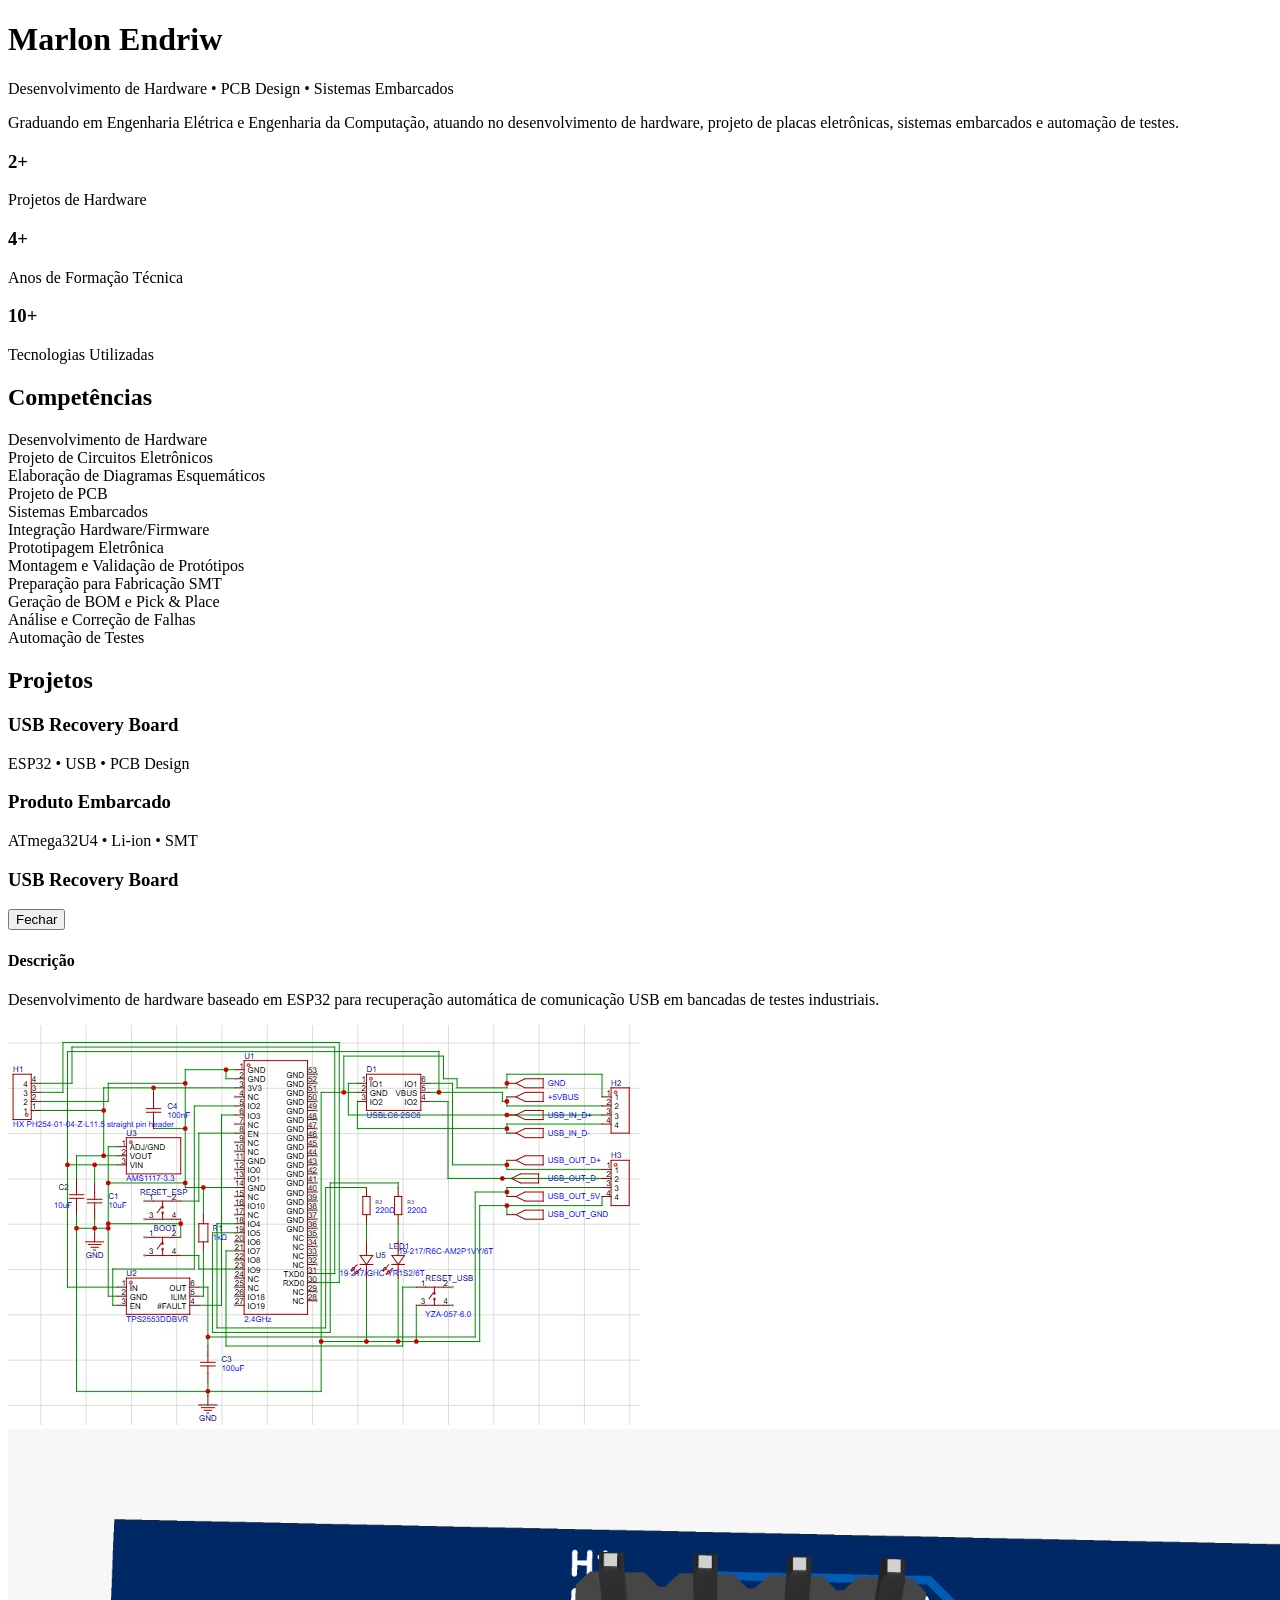
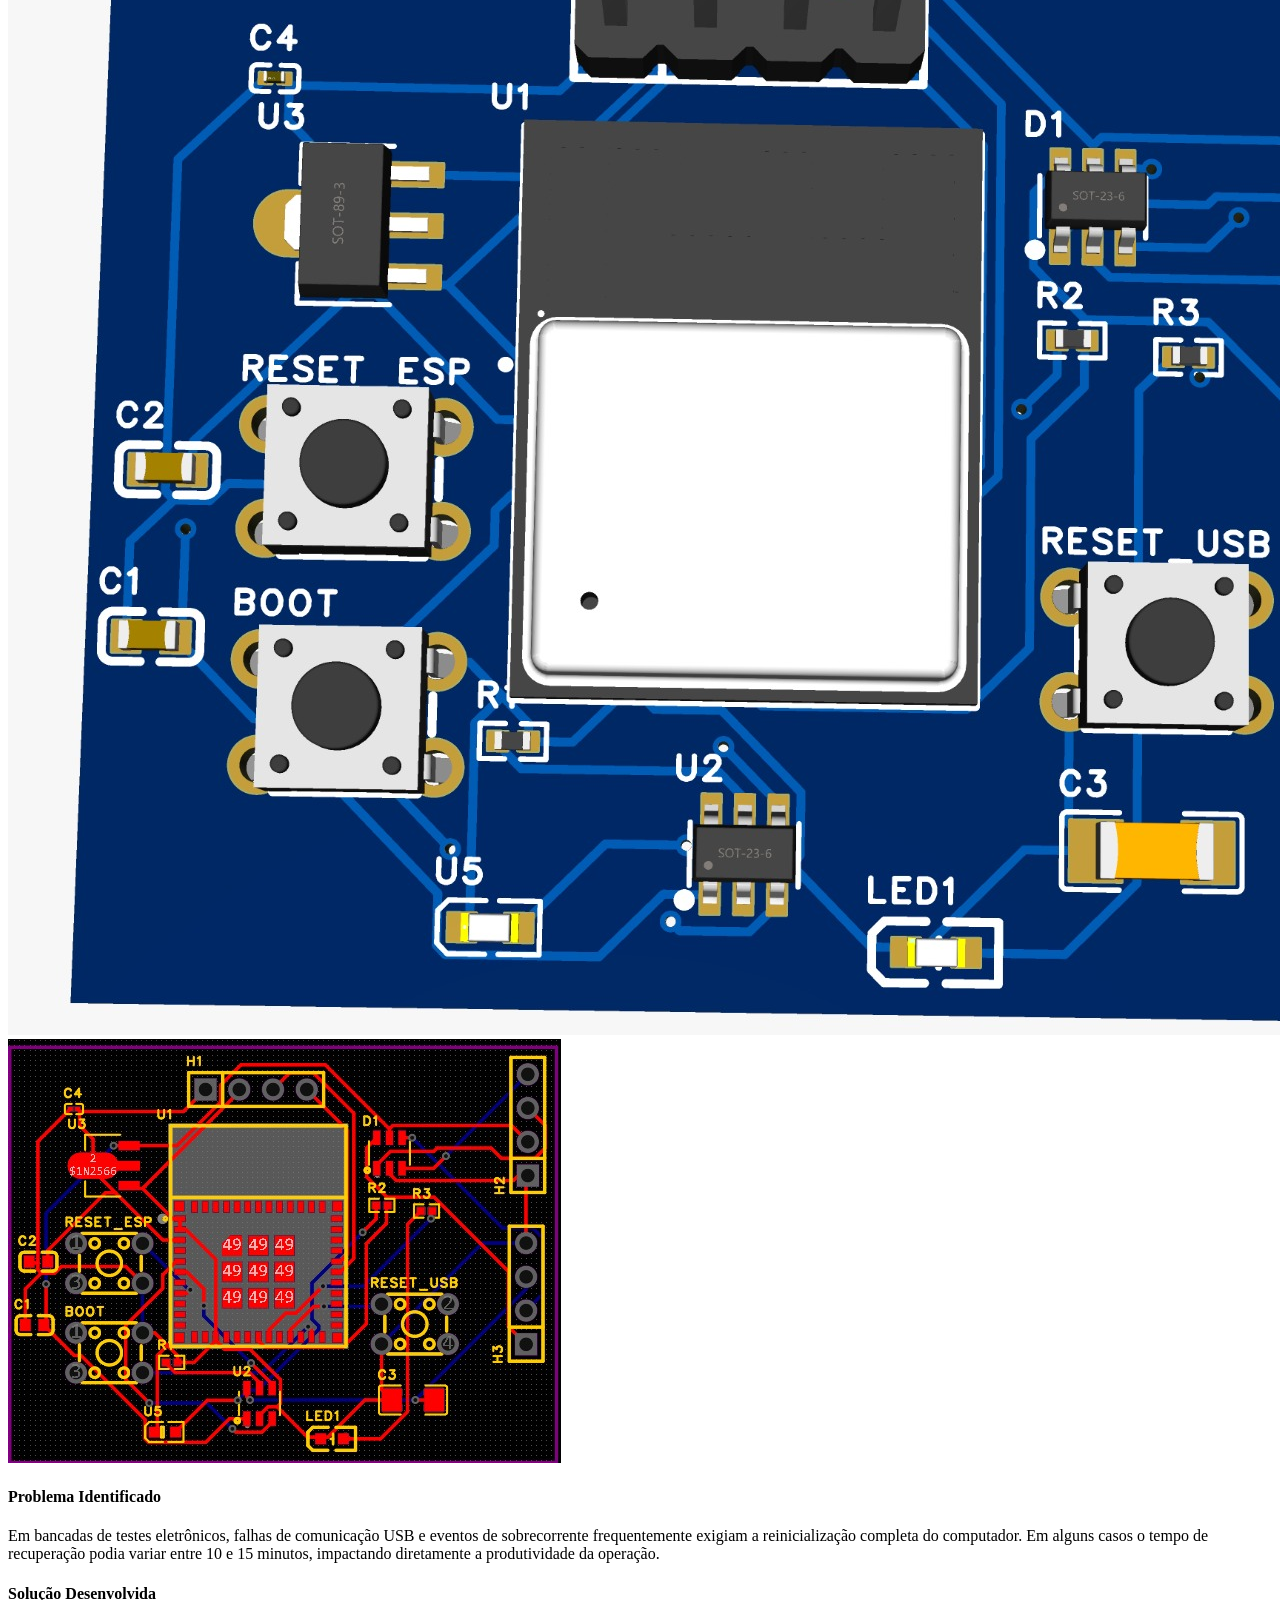
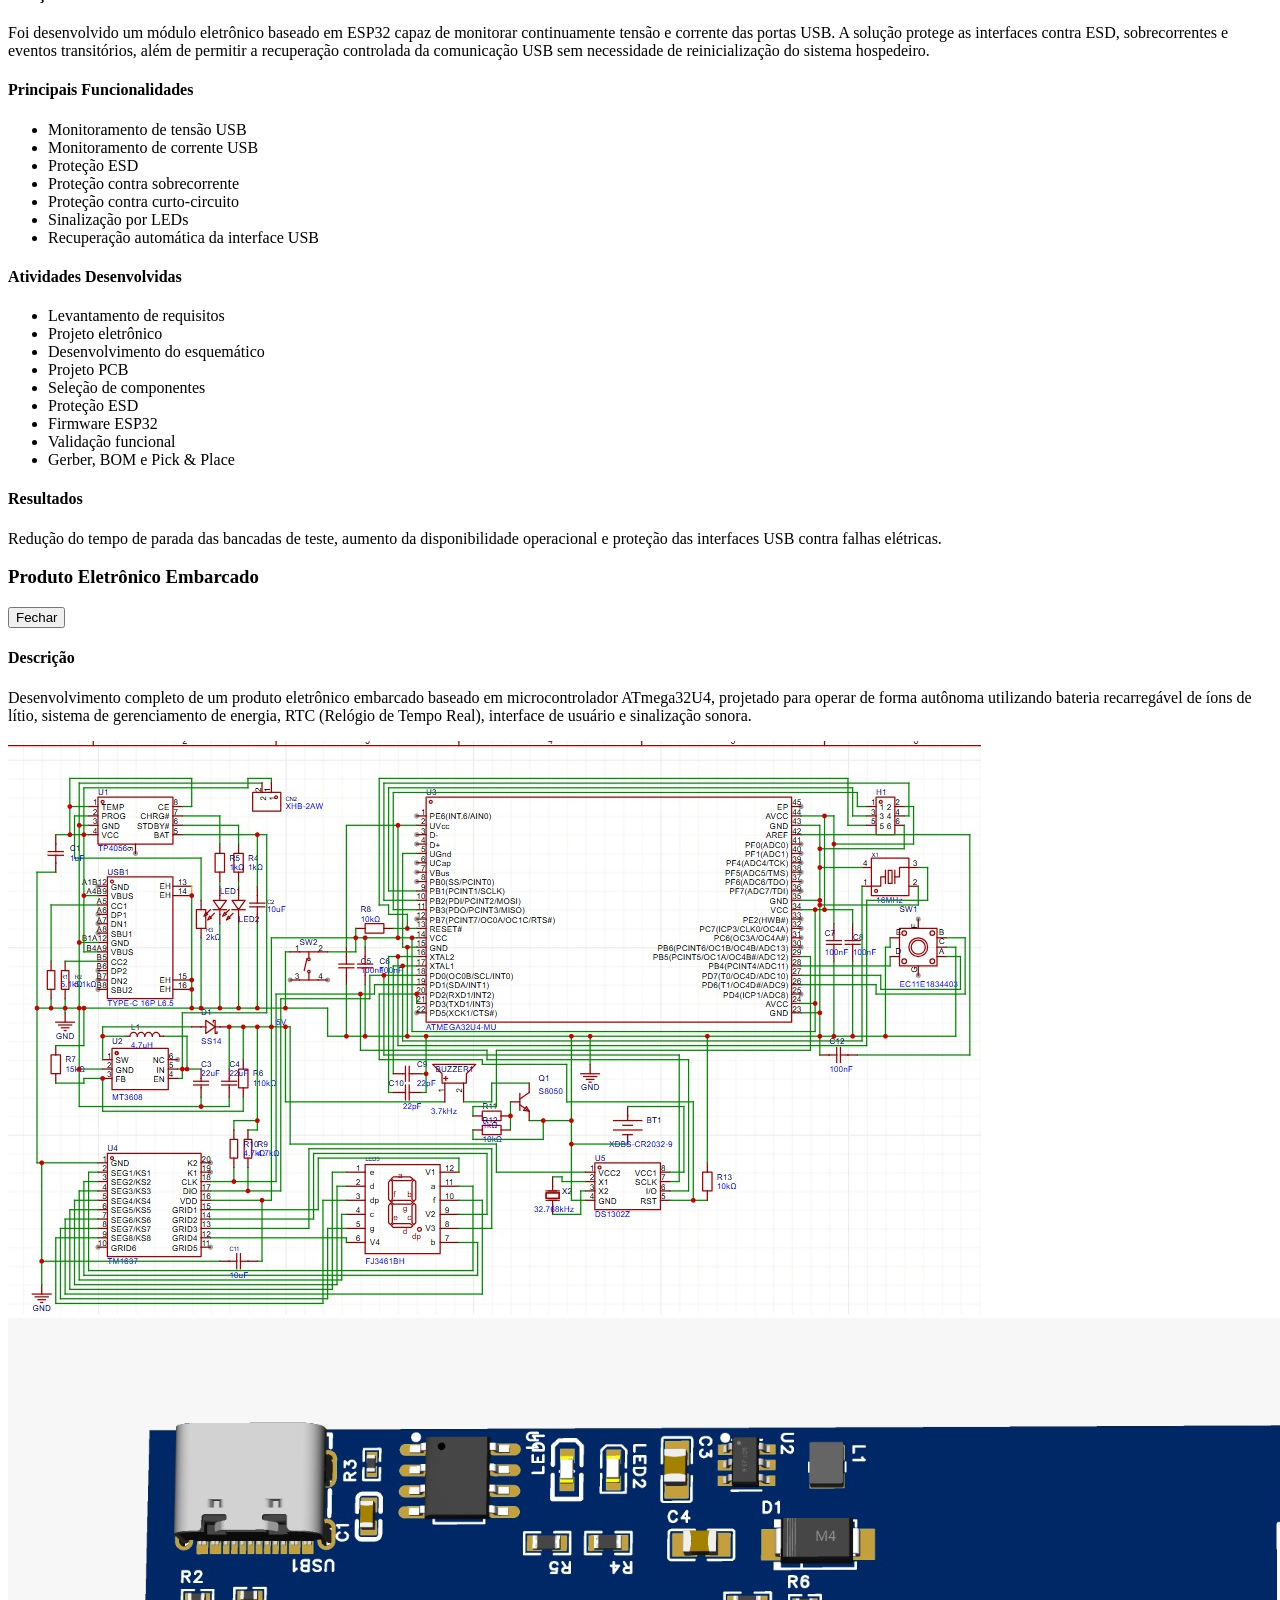
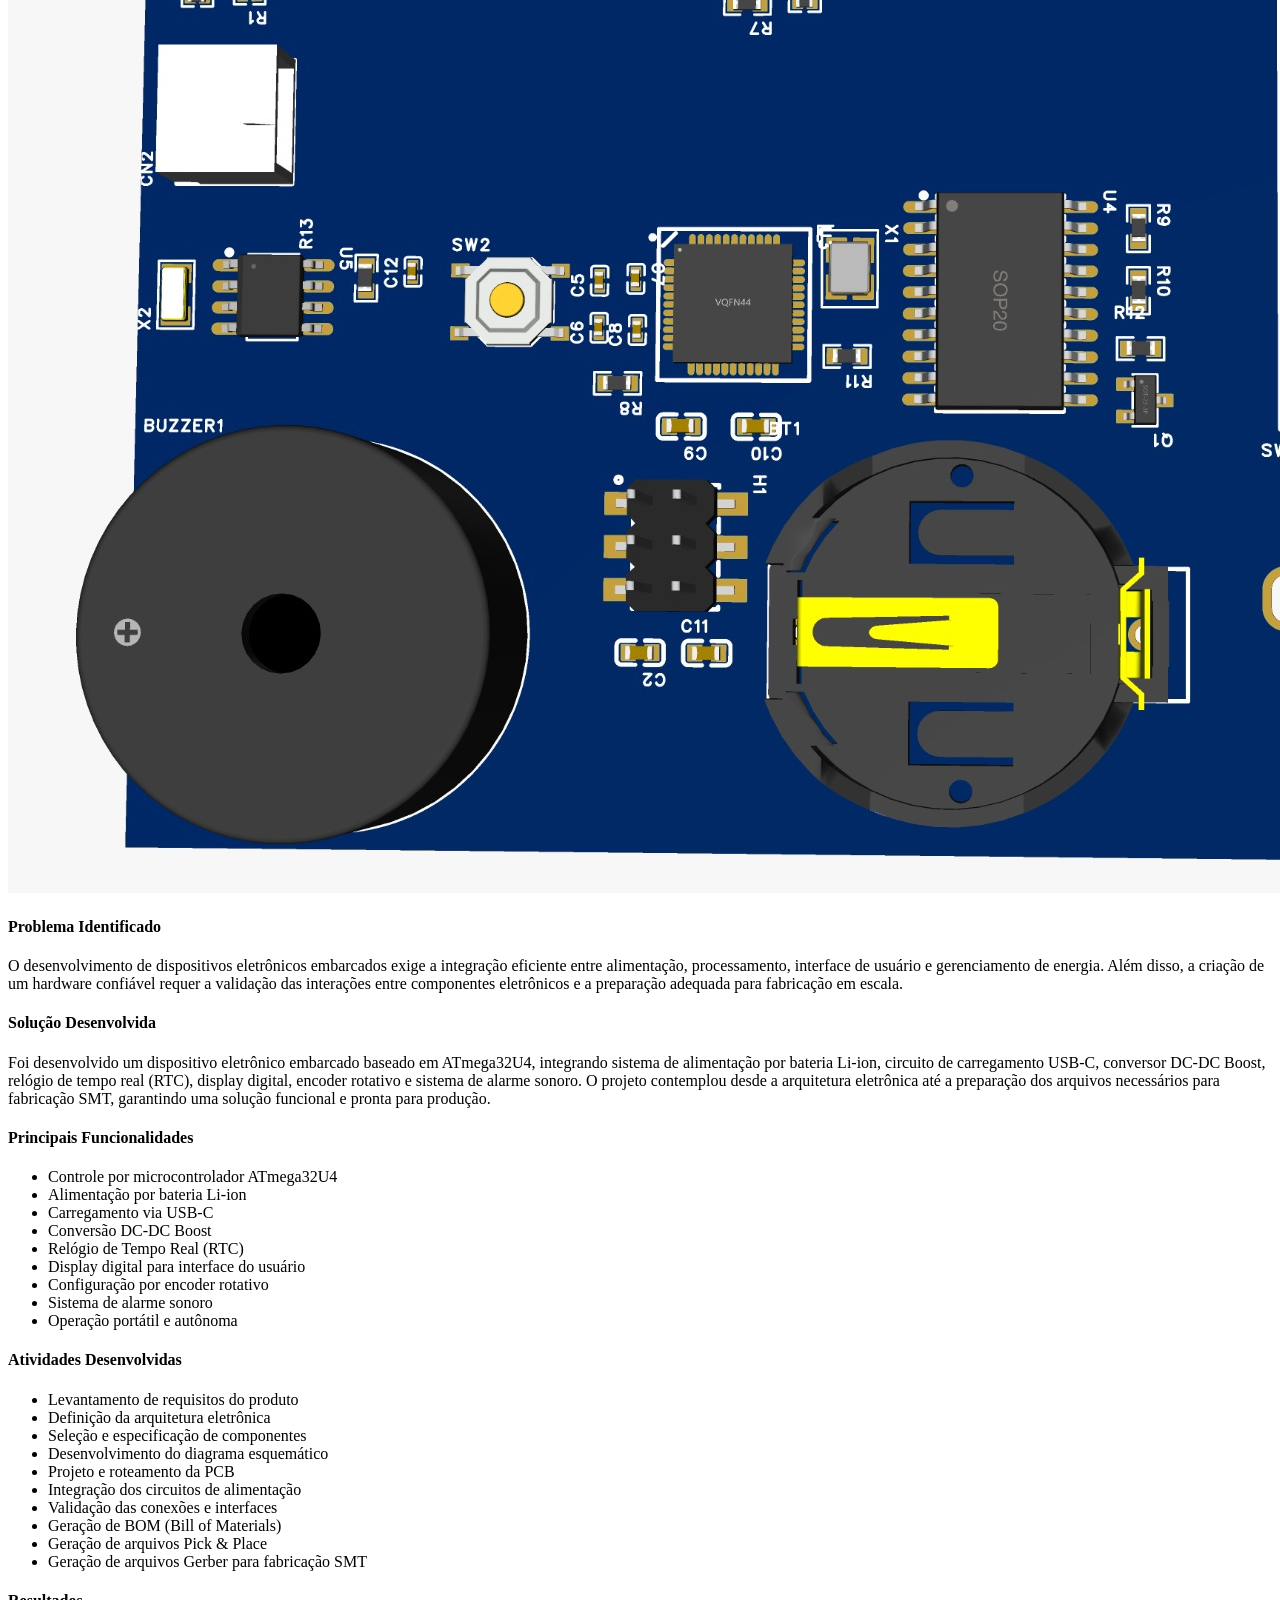
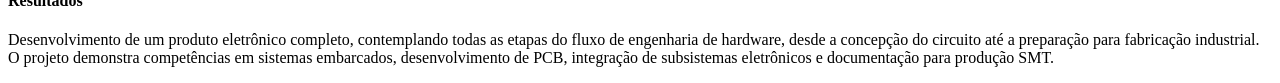
==== index.html @ 77801eff "Add files via upload" ====
<!DOCTYPE html>
<html lang="pt-BR">

<head>

<meta charset="UTF-8">
<meta name="viewport" content="width=device-width, initial-scale=1.0">

<title>Marlon Endriw | Hardware Engineer</title>

<link rel="stylesheet" href="css/style.css">

</head>

<body>

<header class="hero">

    <div class="hero-content">

        <h1>Marlon Endriw</h1>

        <p class="subtitle">
            Desenvolvimento de Hardware • PCB Design • Sistemas Embarcados
        </p>

        <p class="descricao">
            Graduando em Engenharia Elétrica e Engenharia da Computação,
            atuando no desenvolvimento de hardware, projeto de placas
            eletrônicas, sistemas embarcados e automação de testes.
        </p>
<div class="hero-stats">

    <div>
        <h3>2+</h3>
        <span>Projetos de Hardware</span>
    </div>

    <div>
        <h3>4+</h3>
        <span>Anos de Formação Técnica</span>
    </div>

    <div>
        <h3>10+</h3>
        <span>Tecnologias Utilizadas</span>
    </div>

</div>
    </div>

</header>

<section class="skills">

    <h2>Competências</h2>

   <div class="skills-grid">

    <div>Desenvolvimento de Hardware</div>

    <div>Projeto de Circuitos Eletrônicos</div>

    <div>Elaboração de Diagramas Esquemáticos</div>

    <div>Projeto de PCB</div>

    <div>Sistemas Embarcados</div>

    <div>Integração Hardware/Firmware</div>

    <div>Prototipagem Eletrônica</div>

    <div>Montagem e Validação de Protótipos</div>

    <div>Preparação para Fabricação SMT</div>

    <div>Geração de BOM e Pick & Place</div>

    <div>Análise e Correção de Falhas</div>

    <div>Automação de Testes</div>

</div>

</section>

<section id="projetos">

    <h2>Projetos</h2>

    <div class="cards-projetos">

        <div class="card-projeto"
             onclick="abrirProjeto('usb')">

            <h3>USB Recovery Board</h3>

            <p>
                ESP32 • USB • PCB Design
            </p>

        </div>

        <div class="card-projeto"
             onclick="abrirProjeto('alarm')">

            <h3>Produto Embarcado</h3>

            <p>
                ATmega32U4 • Li-ion • SMT
            </p>

        </div>

    </div>

    <!-- USB -->

   <div id="usb" class="detalhes">

<div class="titulo-projeto">
    <h3>USB Recovery Board</h3>

    <button onclick="fecharProjeto('usb')">
        Fechar
    </button>
</div>

<div class="cabecalho-projeto">

    <div class="descricao-projeto">

        <h4>Descrição</h4>

        <p>
            Desenvolvimento de hardware baseado em ESP32 para recuperação automática de comunicação USB em bancadas de testes industriais.
        </p>

    </div>

    <div class="galeria">

        <img src="img/esquematico_usb.png">

        <img src="img/3d_usb.png">

        <img src="img/pick e place.png">

    </div>

</div>

<div class="secao-projeto">

    <h4>Problema Identificado</h4>

    <p>
        Em bancadas de testes eletrônicos, falhas de comunicação USB e eventos de sobrecorrente frequentemente exigiam a reinicialização completa do computador.

        Em alguns casos o tempo de recuperação podia variar entre 10 e 15 minutos, impactando diretamente a produtividade da operação.
    </p>

</div>

<div class="secao-projeto">

    <h4>Solução Desenvolvida</h4>

    <p>
        Foi desenvolvido um módulo eletrônico baseado em ESP32 capaz de monitorar continuamente tensão e corrente das portas USB.

        A solução protege as interfaces contra ESD, sobrecorrentes e eventos transitórios, além de permitir a recuperação controlada da comunicação USB sem necessidade de reinicialização do sistema hospedeiro.
    </p>

</div>

<div class="cards-internos">

    <div class="card-info">

        <h4>Principais Funcionalidades</h4>

        <ul>

            <li>Monitoramento de tensão USB</li>

            <li>Monitoramento de corrente USB</li>

            <li>Proteção ESD</li>

            <li>Proteção contra sobrecorrente</li>

            <li>Proteção contra curto-circuito</li>

            <li>Sinalização por LEDs</li>

            <li>Recuperação automática da interface USB</li>

        </ul>

    </div>

    <div class="card-info">

        <h4>Atividades Desenvolvidas</h4>

        <ul>

            <li>Levantamento de requisitos</li>

            <li>Projeto eletrônico</li>

            <li>Desenvolvimento do esquemático</li>

            <li>Projeto PCB</li>

            <li>Seleção de componentes</li>

            <li>Proteção ESD</li>

            <li>Firmware ESP32</li>

            <li>Validação funcional</li>

            <li>Gerber, BOM e Pick & Place</li>

        </ul>

    </div>

</div>

<div class="secao-projeto">

    <h4>Resultados</h4>

    <p>
        Redução do tempo de parada das bancadas de teste, aumento da disponibilidade operacional e proteção das interfaces USB contra falhas elétricas.
    </p>

</div>
</div>


    <!-- ALARM -->

    <div id="alarm" class="detalhes">

       <div class="titulo-projeto"> <h3>Produto Eletrônico Embarcado</h3> <button onclick="fecharProjeto('alarm')"> Fechar </button> </div> <div class="cabecalho-projeto"> <div class="descricao-projeto"> <h4>Descrição</h4> <p> Desenvolvimento completo de um produto eletrônico embarcado baseado em microcontrolador ATmega32U4, projetado para operar de forma autônoma utilizando bateria recarregável de íons de lítio, sistema de gerenciamento de energia, RTC (Relógio de Tempo Real), interface de usuário e sinalização sonora. </p> </div> <div class="galeria"> <img src="img/Esquematico_og.png"> <img src="img/placa_og_3d.png"> </div> </div> <div class="secao-projeto"> <h4>Problema Identificado</h4> <p> O desenvolvimento de dispositivos eletrônicos embarcados exige a integração eficiente entre alimentação, processamento, interface de usuário e gerenciamento de energia. Além disso, a criação de um hardware confiável requer a validação das interações entre componentes eletrônicos e a preparação adequada para fabricação em escala. </p> </div> <div class="secao-projeto"> <h4>Solução Desenvolvida</h4> <p> Foi desenvolvido um dispositivo eletrônico embarcado baseado em ATmega32U4, integrando sistema de alimentação por bateria Li-ion, circuito de carregamento USB-C, conversor DC-DC Boost, relógio de tempo real (RTC), display digital, encoder rotativo e sistema de alarme sonoro. O projeto contemplou desde a arquitetura eletrônica até a preparação dos arquivos necessários para fabricação SMT, garantindo uma solução funcional e pronta para produção. </p> </div> <div class="cards-internos"> <div class="card-info"> <h4>Principais Funcionalidades</h4> <ul> <li>Controle por microcontrolador ATmega32U4</li> <li>Alimentação por bateria Li-ion</li> <li>Carregamento via USB-C</li> <li>Conversão DC-DC Boost</li> <li>Relógio de Tempo Real (RTC)</li> <li>Display digital para interface do usuário</li> <li>Configuração por encoder rotativo</li> <li>Sistema de alarme sonoro</li> <li>Operação portátil e autônoma</li> </ul> </div> <div class="card-info"> <h4>Atividades Desenvolvidas</h4> <ul> <li>Levantamento de requisitos do produto</li> <li>Definição da arquitetura eletrônica</li> <li>Seleção e especificação de componentes</li> <li>Desenvolvimento do diagrama esquemático</li> <li>Projeto e roteamento da PCB</li> <li>Integração dos circuitos de alimentação</li> <li>Validação das conexões e interfaces</li> <li>Geração de BOM (Bill of Materials)</li> <li>Geração de arquivos Pick & Place</li> <li>Geração de arquivos Gerber para fabricação SMT</li> </ul> </div> </div> <div class="secao-projeto"> <h4>Resultados</h4> <p> Desenvolvimento de um produto eletrônico completo, contemplando todas as etapas do fluxo de engenharia de hardware, desde a concepção do circuito até a preparação para fabricação industrial. O projeto demonstra competências em sistemas embarcados, desenvolvimento de PCB, integração de subsistemas eletrônicos e documentação para produção SMT. </p> </div>

</section>

<script src="js/script.js"></script>

</body>

</html>
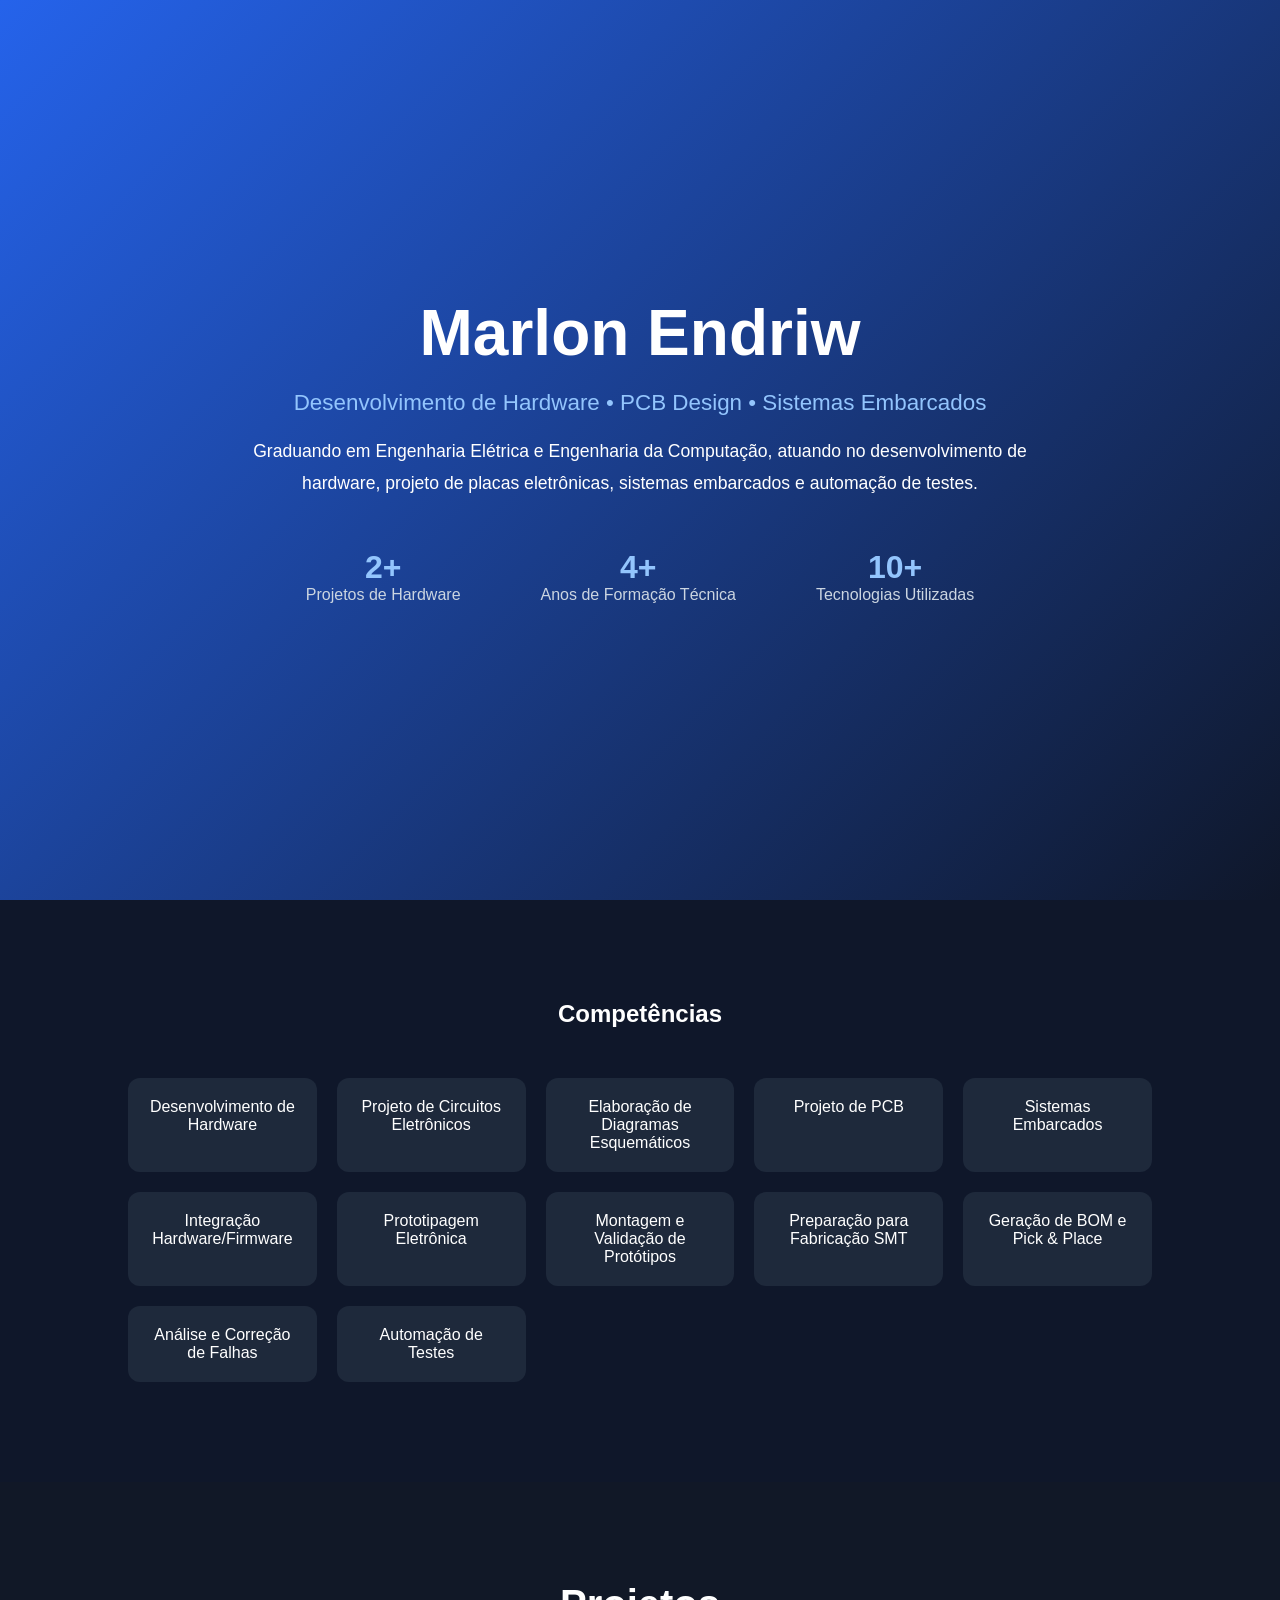
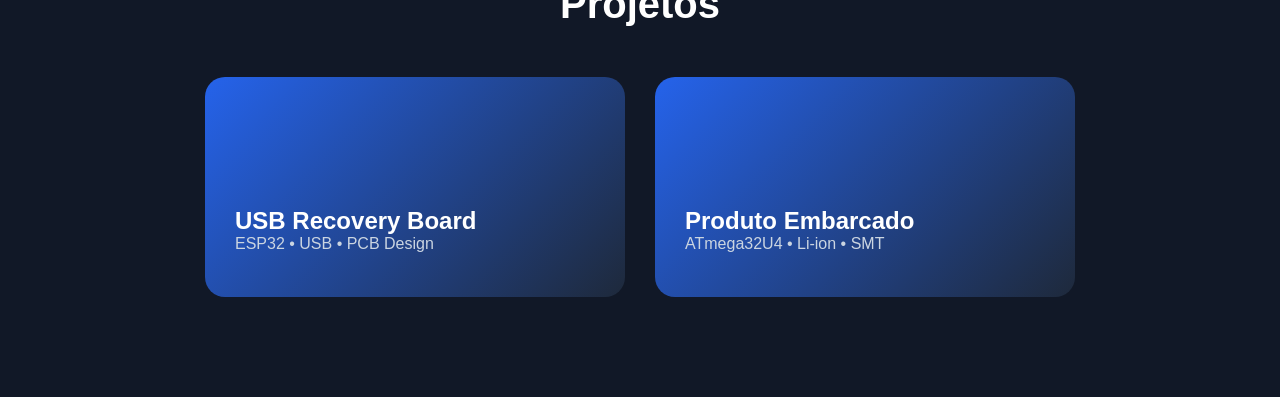
==== commit 630f9902: "Update index.html" ====
--- a/index.html
+++ b/index.html
@@ -8,7 +8,7 @@
 
 <title>Marlon Endriw | Hardware Engineer</title>
 
-<link rel="stylesheet" href="css/style.css">
+<link rel="stylesheet" href="style.css">
 
 </head>
 
@@ -255,4 +255,4 @@
 
 </body>
 
-</html>+</html>
--- a/style.css
+++ b/style.css
@@ -0,0 +1,403 @@
+*{
+    margin:0;
+    padding:0;
+    box-sizing:border-box;
+    font-family:'Segoe UI',sans-serif;
+}
+
+body{
+    background:#0f172a;
+    color:white;
+}
+
+.hero{
+    min-height:100vh;
+
+    display:flex;
+    align-items:center;
+    justify-content:center;
+
+    background:
+    linear-gradient(
+    135deg,
+    #2563eb,
+    #0f172a);
+}
+
+.hero-content{
+
+    text-align:center;
+    max-width:900px;
+    padding:40px;
+}
+
+.hero h1{
+
+    font-size:4rem;
+    margin-bottom:20px;
+}
+
+.subtitle{
+
+    font-size:1.4rem;
+    color:#93c5fd;
+    margin-bottom:20px;
+}
+
+.descricao{
+
+    font-size:1.1rem;
+    line-height:1.8;
+}
+
+.skills{
+
+    padding:100px 10%;
+}
+
+.skills h2{
+
+    text-align:center;
+    margin-bottom:50px;
+}
+
+.skills-grid{
+
+    display:grid;
+
+    grid-template-columns:
+    repeat(auto-fit,minmax(180px,1fr));
+
+    gap:20px;
+}
+
+.skills-grid div{
+
+    background:#1e293b;
+
+    padding:20px;
+
+    text-align:center;
+
+    border-radius:12px;
+}
+
+#projetos{
+
+    padding:100px 10%;
+
+    background:#111827;
+}
+
+#projetos h2{
+
+    text-align:center;
+
+    font-size:2.5rem;
+
+    margin-bottom:50px;
+}
+
+.cards-projetos{
+
+    display:flex;
+
+    justify-content:center;
+
+    gap:30px;
+
+    flex-wrap:wrap;
+}
+
+.card-projeto{
+
+    width:420px;
+
+    height:220px;
+
+    border-radius:20px;
+
+    background:
+    linear-gradient(
+    135deg,
+    #2563eb,
+    #1e293b);
+
+    padding:30px;
+
+    cursor:pointer;
+
+    transition:.3s;
+}
+
+.card-projeto:hover{
+
+    transform:translateY(-10px);
+}
+
+.card-projeto h3{
+
+    margin-top:100px;
+
+    font-size:1.5rem;
+}
+
+.card-projeto p{
+
+    color:#cbd5e1;
+}
+
+.detalhes{
+
+    display:none;
+
+    margin-top:40px;
+
+    background:#1e293b;
+
+    border-radius:20px;
+
+    padding:40px;
+}
+
+.titulo-projeto{
+
+    display:flex;
+
+    justify-content:space-between;
+
+    align-items:center;
+
+    margin-bottom:30px;
+}
+
+button{
+
+    background:#2563eb;
+
+    color:white;
+
+    border:none;
+
+    padding:10px 20px;
+
+    border-radius:10px;
+
+    cursor:pointer;
+}
+
+.conteudo{
+
+    display:flex;
+
+    flex-wrap:wrap;
+
+    gap:40px;
+}
+
+.texto{
+
+    flex:1;
+
+    min-width:300px;
+}
+
+.texto h4{
+
+    margin-bottom:15px;
+    margin-top:20px;
+}
+
+.texto p{
+
+    line-height:1.8;
+}
+
+.texto ul{
+
+    padding-left:20px;
+    line-height:2;
+}
+
+.galeria{
+
+    flex:1;
+
+    display:grid;
+
+    grid-template-columns:
+    repeat(auto-fit,minmax(180px,1fr));
+
+    gap:15px;
+}
+
+.galeria img{
+
+    width:100%;
+
+    height:180px;
+
+    object-fit:contain;
+
+    background:white;
+
+    padding:10px;
+
+    border-radius:10px;
+    
+}
+.cabecalho-projeto{
+
+display:flex;
+
+align-items:flex-start;
+
+justify-content:space-between;
+
+gap:40px;
+
+flex-wrap:wrap;
+
+}
+
+.descricao-projeto{
+
+flex:1;
+
+min-width:320px;
+
+}
+
+.descricao-projeto p{
+
+margin-top:15px;
+
+line-height:1.8;
+
+}
+
+.secao-projeto{
+
+margin-top:40px;
+
+}
+
+.secao-projeto h4{
+
+color:#93c5fd;
+
+margin-bottom:15px;
+
+}
+
+.secao-projeto p{
+
+line-height:1.9;
+
+}
+
+.cards-internos{
+
+display:grid;
+
+grid-template-columns:1fr 1fr;
+
+gap:25px;
+
+margin-top:40px;
+
+}
+
+.card-info{
+
+background:#0f172a;
+
+border:1px solid #334155;
+
+border-radius:12px;
+
+padding:25px;
+
+}
+
+.card-info h4{
+
+margin-bottom:15px;
+
+color:#93c5fd;
+
+}
+
+.card-info ul{
+
+padding-left:20px;
+
+line-height:2;
+
+}
+
+.galeria{
+
+display:flex;
+
+gap:15px;
+
+justify-content:center;
+
+flex-wrap:wrap;
+
+}
+
+.galeria img{
+
+width:220px;
+
+height:220px;
+
+object-fit:contain;
+
+background:white;
+
+padding:10px;
+
+border-radius:10px;
+
+}
+
+@media(max-width:900px){
+
+.cards-internos{
+
+    grid-template-columns:1fr;
+}
+
+.cabecalho-projeto{
+
+    flex-direction:column;
+}
+
+} .hero-stats{
+
+    margin-top:50px;
+
+    display:flex;
+
+    justify-content:center;
+
+    gap:80px;
+
+    flex-wrap:wrap;
+}
+
+.hero-stats h3{
+
+    font-size:2rem;
+
+    color:#93c5fd;
+}
+
+.hero-stats span{
+
+    color:#cbd5e1;
+}
+ 
